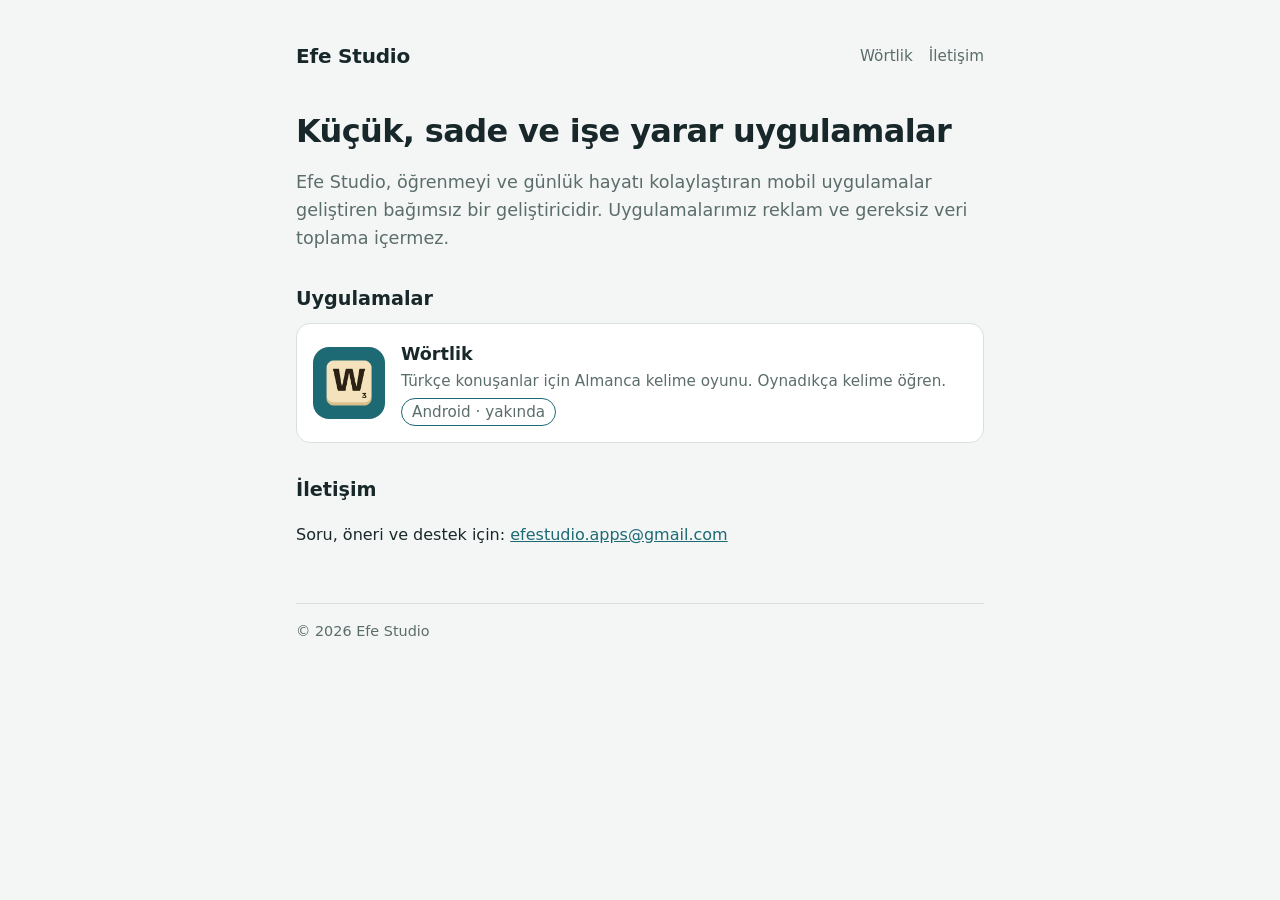
==== index.html @ c102fc2e "Efe Studio sitesi: ana sayfa, Wörtlik sayfası ve gizlilik politikası Co-Authored-By: Claude Opus 5.5" ====
<!doctype html>
<html lang="tr">
<head>
<meta charset="utf-8">
<meta name="viewport" content="width=device-width, initial-scale=1">
<title>Efe Studio</title>
<meta name="description" content="Efe Studio – öğrenmeyi ve günlük hayatı kolaylaştıran küçük, sade uygulamalar.">
<link rel="stylesheet" href="style.css">
</head>
<body>
<div class="wrap">
<header><a class="brand" href="./">Efe Studio</a><nav><a href="woertlik/">Wörtlik</a><a href="#iletisim">İletişim</a></nav></header>
<h1>Küçük, sade ve işe yarar uygulamalar</h1>
<p class="lead">Efe Studio, öğrenmeyi ve günlük hayatı kolaylaştıran mobil uygulamalar geliştiren bağımsız bir geliştiricidir. Uygulamalarımız reklam ve gereksiz veri toplama içermez.</p>
<h2>Uygulamalar</h2>
<a class="card" href="woertlik/">
  <img src="woertlik/icon.png" alt="Wörtlik ikonu">
  <div><b>Wörtlik</b><span>Türkçe konuşanlar için Almanca kelime oyunu. Oynadıkça kelime öğren.</span><br><span class="badge">Android · yakında</span></div>
</a>
<h2 id="iletisim">İletişim</h2>
<p>Soru, öneri ve destek için: <a href="mailto:efestudio.apps@gmail.com">efestudio.apps@gmail.com</a></p>
<footer>© 2026 Efe Studio</footer>
</div>
</body>
</html>
---- style.css ----
:root{--bg:#f4f6f5;--surface:#fff;--ink:#18282a;--muted:#5b6d6b;--line:#d8e0dd;--accent:#1d6a74}
@media (prefers-color-scheme:dark){:root{--bg:#0f1615;--surface:#172120;--ink:#e6eeeb;--muted:#9db0ac;--line:#2a3735;--accent:#4eb0bb}}
*{box-sizing:border-box}
body{margin:0;background:var(--bg);color:var(--ink);font:16px/1.6 system-ui,-apple-system,"Segoe UI",Roboto,sans-serif}
.wrap{max-width:720px;margin:0 auto;padding:40px 16px 64px}
header{display:flex;align-items:center;justify-content:space-between;gap:12px;margin-bottom:40px}
.brand{font-weight:800;font-size:1.25rem;color:var(--ink);text-decoration:none;letter-spacing:-.01em}
nav a{color:var(--muted);text-decoration:none;margin-left:16px;font-size:.95rem}
nav a:hover{color:var(--accent)}
h1{font-size:2rem;line-height:1.2;margin:0 0 12px;letter-spacing:-.02em}
h2{font-size:1.2rem;margin:32px 0 8px}
p,li{color:var(--ink)}
.lead{color:var(--muted);font-size:1.1rem;margin-bottom:32px}
.card{display:flex;gap:16px;align-items:center;background:var(--surface);border:1px solid var(--line);border-radius:14px;padding:16px;text-decoration:none;color:inherit}
.card img{width:72px;height:72px;border-radius:16px;flex:none}
.card b{display:block;font-size:1.1rem}
.card span{color:var(--muted);font-size:.95rem}
.badge{display:inline-block;font-size:.8rem;color:var(--accent);border:1px solid var(--accent);border-radius:999px;padding:1px 10px;margin-top:4px}
a{color:var(--accent)}
footer{margin-top:56px;padding-top:16px;border-top:1px solid var(--line);color:var(--muted);font-size:.9rem}
ul{padding-left:20px}
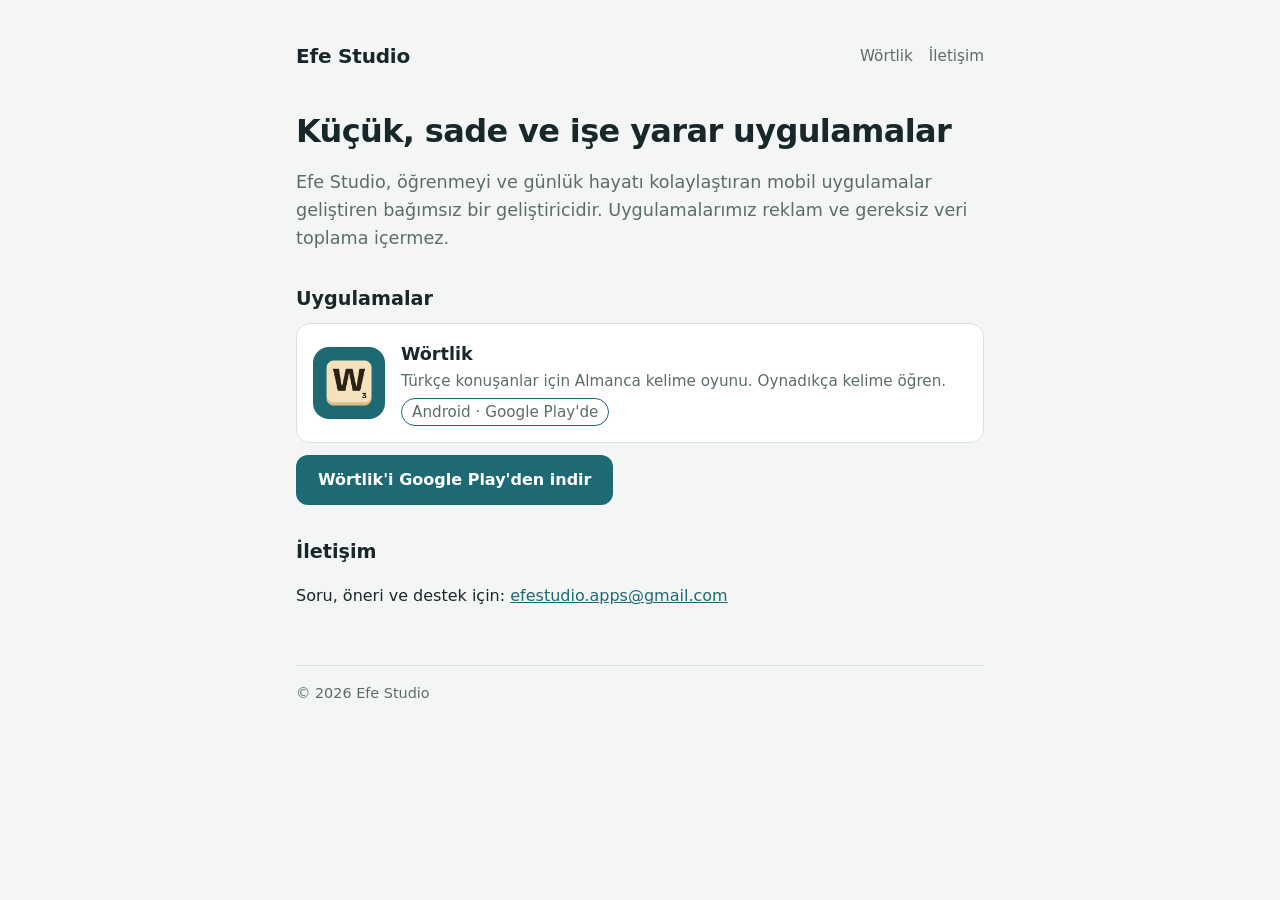
==== commit ee55bb42: "Wörtlik sayfası ve ana sayfa: Google Play bağlantısı, güncel özellikler ve sözlük sayıları (13.750 k" ====
--- a/index.html
+++ b/index.html
@@ -15,8 +15,9 @@
 <h2>Uygulamalar</h2>
 <a class="card" href="woertlik/">
   <img src="woertlik/icon.png" alt="Wörtlik ikonu">
-  <div><b>Wörtlik</b><span>Türkçe konuşanlar için Almanca kelime oyunu. Oynadıkça kelime öğren.</span><br><span class="badge">Android · yakında</span></div>
+  <div><b>Wörtlik</b><span>Türkçe konuşanlar için Almanca kelime oyunu. Oynadıkça kelime öğren.</span><br><span class="badge">Android · Google Play'de</span></div>
 </a>
+<p style="margin-top:12px"><a class="btn" href="https://play.google.com/store/apps/details?id=com.efestudioapps.woertlik">Wörtlik'i Google Play'den indir</a></p>
 <h2 id="iletisim">İletişim</h2>
 <p>Soru, öneri ve destek için: <a href="mailto:efestudio.apps@gmail.com">efestudio.apps@gmail.com</a></p>
 <footer>© 2026 Efe Studio</footer>
--- a/style.css
+++ b/style.css
@@ -19,3 +19,5 @@
 a{color:var(--accent)}
 footer{margin-top:56px;padding-top:16px;border-top:1px solid var(--line);color:var(--muted);font-size:.9rem}
 ul{padding-left:20px}
+.btn{display:inline-block;background:var(--accent);color:#fff;font-weight:700;text-decoration:none;border-radius:12px;padding:12px 22px}
+@media (prefers-color-scheme:dark){.btn{color:#0f1615}}
